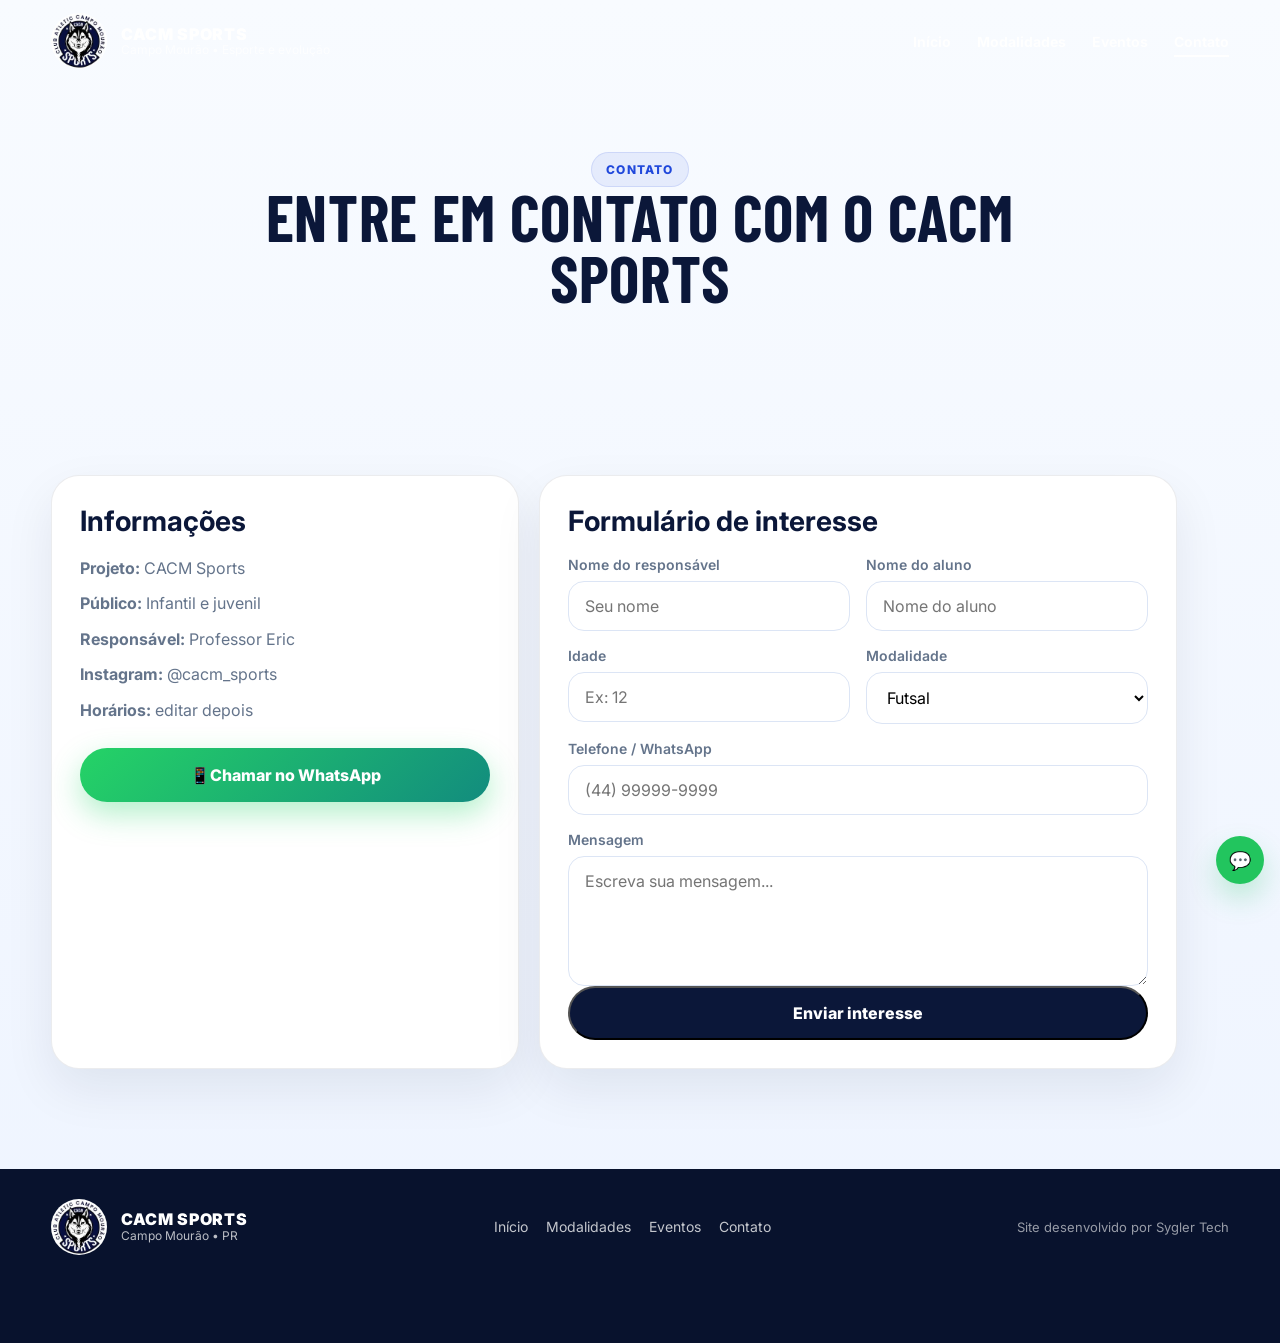
==== contato.html @ a605b3a1 "Primeira versao" ====
<!DOCTYPE html>
<html lang="pt-BR">
<head>
  <meta charset="UTF-8" />
  <meta name="viewport" content="width=device-width, initial-scale=1.0" />
  <title>CACM Sports | Contato</title>
  <meta name="description" content="Contato CACM Sports." />
  <link rel="preconnect" href="https://fonts.googleapis.com" />
  <link rel="preconnect" href="https://fonts.gstatic.com" crossorigin />
  <link
    href="https://fonts.googleapis.com/css2?family=Inter:wght@400;500;600;700;800;900&family=Barlow+Condensed:wght@600;700;800&display=swap"
    rel="stylesheet"
  />
  <link rel="stylesheet" href="style.css" />
</head>
<body>
  <header class="header" id="header">
    <div class="container nav-wrap">
      <a href="index.html" class="brand">
        <img src="imgs/logo-cacm.png" alt="Logo CACM Sports" class="logo" />
        <div class="brand-text">
          <strong>CACM SPORTS</strong>
          <span>Campo Mourão • Esporte e evolução</span>
        </div>
      </a>

      <nav class="nav" id="nav">
        <a href="index.html">Início</a>
        <a href="modalidades.html">Modalidades</a>
        <a href="eventos.html">Eventos</a>
        <a href="contato.html" class="active">Contato</a>
      </nav>

      <button class="menu-btn" id="menuBtn" aria-label="Abrir menu" aria-expanded="false">
        <span></span>
        <span></span>
      </button>
    </div>
  </header>

  <main class="page-top">
    <section class="subhero-v2">
      <div class="container">
        <div class="section-head reveal center">
          <span class="tag dark">CONTATO</span>
          <h1 class="page-title">Entre em contato com o CACM Sports</h1>
        </div>
      </div>
    </section>

    <section class="section section-light">
      <div class="container contact-layout">
        <div class="contact-info-box reveal">
          <h3>Informações</h3>
          <ul>
            <li><strong>Projeto:</strong> CACM Sports</li>
            <li><strong>Público:</strong> Infantil e juvenil</li>
            <li><strong>Responsável:</strong> Professor Eric</li>
            <li><strong>Instagram:</strong> @cacm_sports</li>
            <li><strong>Horários:</strong> editar depois</li>
          </ul>

          <a
            href="https://wa.me/5544999893570?text=Olá! Quero saber mais sobre o CACM Sports."
            class="btn btn-primary full"
            target="_blank"
            rel="noopener noreferrer"
          >Chamar no WhatsApp</a>
        </div>

        <form class="contact-form-box reveal" id="contactForm">
          <h3>Formulário de interesse</h3>

          <div class="form-grid">
            <div class="field">
              <label for="responsavel">Nome do responsável</label>
              <input type="text" id="responsavel" placeholder="Seu nome" />
            </div>

            <div class="field">
              <label for="aluno">Nome do aluno</label>
              <input type="text" id="aluno" placeholder="Nome do aluno" />
            </div>

            <div class="field">
              <label for="idade">Idade</label>
              <input type="number" id="idade" placeholder="Ex: 12" />
            </div>

            <div class="field">
              <label for="modalidade">Modalidade</label>
              <select id="modalidade">
                <option>Futsal</option>
                <option>Vôlei</option>
                <option>Ginástica</option>
                <option>Eventos esportivos</option>
              </select>
            </div>

            <div class="field full">
              <label for="telefone">Telefone / WhatsApp</label>
              <input type="text" id="telefone" placeholder="(44) 99999-9999" />
            </div>

            <div class="field full">
              <label for="mensagem">Mensagem</label>
              <textarea id="mensagem" rows="5" placeholder="Escreva sua mensagem..."></textarea>
            </div>
          </div>

          <button type="submit" class="btn btn-dark full">Enviar interesse</button>
        </form>
      </div>
    </section>
  </main>

  <a
    href="https://wa.me/5544999893570?text=Olá! Quero saber mais sobre o CACM Sports."
    class="whatsapp"
    target="_blank"
    rel="noopener noreferrer"
    aria-label="WhatsApp"
  >💬</a>

  <footer class="footer">
    <div class="container footer-wrap">
      <div class="footer-brand">
        <img src="imgs/logo-cacm.png" alt="Logo CACM Sports" class="logo footer-logo" />
        <div>
          <strong>CACM SPORTS</strong>
          <span>Campo Mourão • PR</span>
        </div>
      </div>

      <nav class="footer-nav">
        <a href="index.html">Início</a>
        <a href="modalidades.html">Modalidades</a>
        <a href="eventos.html">Eventos</a>
        <a href="contato.html">Contato</a>
      </nav>

      <p class="footer-note">Site desenvolvido por Sygler Tech</p>
    </div>
  </footer>

  <script src="script.js"></script>
</body>
</html>
---- style.css ----
:root {
  --blue: #2048db;
  --blue-dark: #0b1739;
  --blue-deep: #08122d;
  --white: #ffffff;
  --black: #05070d;
  --text: #0f172a;
  --muted: #64748b;
  --line: #dce5f5;
  --surface: #ffffff;
  --surface-soft: #f7faff;
  --radius-xl: 34px;
  --radius-lg: 24px;
  --radius-md: 18px;
  --shadow: 0 20px 50px rgba(11, 23, 57, 0.08);
  --shadow-dark: 0 20px 60px rgba(0, 0, 0, 0.22);
  --container: 1180px;
  --transition: 0.3s ease;
}

* {
  margin: 0;
  padding: 0;
  box-sizing: border-box;
}

html {
  scroll-behavior: smooth;
}

body {
  font-family: "Inter", sans-serif;
  color: var(--text);
  background: linear-gradient(180deg, #f8fbff 0%, #eef4ff 100%);
  overflow-x: hidden;
}

img {
  display: block;
  max-width: 100%;
}

a {
  text-decoration: none;
  color: inherit;
}

button,
input,
textarea,
select {
  font: inherit;
}

.container {
  width: min(92%, var(--container));
  margin: 0 auto;
}

/* HEADER */
.header {
  position: fixed;
  inset: 0 0 auto 0;
  z-index: 1000;
  transition: var(--transition);
}

.header.scrolled {
  background: rgba(8, 18, 45, 0.84);
  backdrop-filter: blur(14px);
  box-shadow: 0 1px 0 rgba(255,255,255,0.08);
}

.nav-wrap {
  min-height: 82px;
  display: flex;
  align-items: center;
  justify-content: space-between;
  gap: 18px;
}

.brand,
.footer-brand {
  display: flex;
  align-items: center;
  gap: 14px;
}

.logo,
.footer-logo {
  width: 56px;
  height: 56px;
  object-fit: cover;
  border-radius: 50%;
  overflow: hidden;
  flex-shrink: 0;
}

.brand-text,
.footer-brand div {
  display: flex;
  flex-direction: column;
  line-height: 1.1;
}

.brand-text strong,
.footer-brand strong {
  color: var(--white);
  font-weight: 900;
  letter-spacing: 0.04em;
  font-size: 16px;
}

.brand-text span,
.footer-brand span {
  color: rgba(255,255,255,0.72);
  font-size: 12px;
}

.nav {
  display: flex;
  gap: 26px;
  align-items: center;
}

.nav a {
  color: rgba(255,255,255,0.9);
  font-weight: 700;
  font-size: 14px;
  position: relative;
}

.nav a::after {
  content: "";
  position: absolute;
  left: 0;
  bottom: -7px;
  width: 0;
  height: 2px;
  background: var(--white);
  transition: var(--transition);
}

.nav a:hover::after,
.nav a.active::after {
  width: 100%;
}

.menu-btn {
  display: none;
  width: 48px;
  height: 48px;
  border: none;
  background: rgba(255,255,255,0.08);
  border-radius: 14px;
  position: relative;
  cursor: pointer;
}

.menu-btn span {
  position: absolute;
  left: 14px;
  width: 20px;
  height: 2px;
  background: var(--white);
  transition: var(--transition);
}

.menu-btn span:first-child {
  top: 18px;
}

.menu-btn span:last-child {
  top: 27px;
}

.menu-btn.active span:first-child {
  top: 23px;
  transform: rotate(45deg);
}

.menu-btn.active span:last-child {
  top: 23px;
  transform: rotate(-45deg);
}

/* HERO */
.hero-v2 {
  position: relative;
  padding: 150px 0 70px;
  background:
    radial-gradient(circle at 10% 20%, rgba(255,255,255,0.08), transparent 20%),
    radial-gradient(circle at 90% 80%, rgba(255,255,255,0.08), transparent 18%),
    linear-gradient(135deg, #08122d 0%, #0f255f 45%, #2048db 100%);
  overflow: hidden;
}

.hero-v2::before {
  content: "";
  position: absolute;
  inset: 0;
  background: linear-gradient(120deg, transparent 0%, rgba(255,255,255,0.03) 40%, transparent 70%);
  pointer-events: none;
}

.hero-bg-shape {
  position: absolute;
  border-radius: 50%;
  filter: blur(70px);
  opacity: 0.35;
  pointer-events: none;
}

.shape-1 {
  width: 280px;
  height: 280px;
  background: rgba(255,255,255,0.16);
  top: 30px;
  left: -60px;
}

.shape-2 {
  width: 340px;
  height: 340px;
  background: rgba(255,255,255,0.12);
  right: -90px;
  bottom: 30px;
}

.hero-v2-grid {
  display: grid;
  grid-template-columns: 1fr 1fr;
  gap: 34px;
  align-items: center;
}

.tag {
  display: inline-flex;
  align-items: center;
  padding: 9px 14px;
  border-radius: 999px;
  font-size: 12px;
  font-weight: 800;
  letter-spacing: 0.1em;
  text-transform: uppercase;
}

.tag.light {
  background: rgba(255,255,255,0.08);
  color: var(--white);
  border: 1px solid rgba(255,255,255,0.14);
}

.tag.dark {
  background: rgba(32, 72, 219, 0.08);
  color: var(--blue);
  border: 1px solid rgba(32, 72, 219, 0.12);
}

.hero-v2-copy .tag {
  margin-bottom: 18px;
}

.hero-v2-copy h1,
.page-title,
.section-head h2,
.modality-copy h2,
.faq-box h2,
.split-left h2,
.cta-banner h2 {
  font-family: "Barlow Condensed", sans-serif;
  text-transform: uppercase;
  line-height: 0.95;
  letter-spacing: 0.01em;
}

.hero-v2-copy h1 {
  color: var(--white);
  font-size: clamp(68px, 9vw, 128px);
  margin-bottom: 18px;
}

.hero-v2-copy p {
  color: rgba(255,255,255,0.84);
  font-size: 17px;
  line-height: 1.7;
  max-width: 620px;
}

.hero-actions {
  display: flex;
  gap: 14px;
  flex-wrap: wrap;
  margin-top: 28px;
}

.hero-highlights {
  display: grid;
  grid-template-columns: 1fr 1fr;
  gap: 14px;
  margin-top: 28px;
}

.hero-highlights article {
  padding: 18px;
  border-radius: var(--radius-lg);
  background: rgba(255,255,255,0.08);
  border: 1px solid rgba(255,255,255,0.12);
}

.hero-highlights strong {
  display: block;
  color: var(--white);
  margin-bottom: 6px;
}

.hero-highlights span {
  color: rgba(255,255,255,0.75);
  font-size: 13px;
  line-height: 1.5;
}

.hero-v2-visual {
  position: relative;
  min-height: 560px;
}

.hero-photo-card {
  position: absolute;
  overflow: hidden;
  border-radius: 26px;
  box-shadow: var(--shadow-dark);
}

.hero-photo-card img {
  width: 100%;
  height: 100%;
  object-fit: cover;
}

.hero-photo-card.large {
  width: 64%;
  height: 100%;
  right: 0;
  top: 0;
}

.hero-photo-card.small.top {
  width: 42%;
  height: 43%;
  left: 0;
  top: 0;
}

.hero-photo-card.small.bottom {
  width: 42%;
  height: 43%;
  left: 0;
  bottom: 0;
}

/* IMPACT */
.impact-strip {
  margin-top: -28px;
  position: relative;
  z-index: 3;
}

.impact-grid {
  display: grid;
  grid-template-columns: repeat(3, 1fr);
  gap: 16px;
}

.impact-box {
  background: var(--surface);
  border-radius: 24px;
  padding: 24px;
  box-shadow: var(--shadow);
}

.impact-box strong {
  display: block;
  color: var(--blue-dark);
  font-size: 20px;
  margin-bottom: 8px;
}

.impact-box span {
  color: var(--muted);
  line-height: 1.6;
}

/* SECTIONS */
.section {
  padding: 100px 0;
}

.section-light {
  background: transparent;
}

.section-dark {
  background: linear-gradient(135deg, #08122d 0%, #102862 100%);
}

.section-blue {
  background: transparent;
}

.section-head {
  max-width: 820px;
  margin-bottom: 36px;
}

.section-head.center {
  text-align: center;
  margin-inline: auto;
}

.section-head.light-text h2,
.section-head.light-text p {
  color: var(--white);
}

.section-head h2,
.page-title {
  color: var(--blue-dark);
  font-size: clamp(40px, 5vw, 78px);
  margin-bottom: 14px;
}

.section-head p {
  color: var(--muted);
  line-height: 1.7;
}

.split-section {
  display: grid;
  grid-template-columns: 0.9fr 1.1fr;
  gap: 28px;
  align-items: start;
}

.split-left h2 {
  color: var(--blue-dark);
  font-size: clamp(40px, 5vw, 72px);
}

.split-right p {
  color: var(--muted);
  line-height: 1.8;
  font-size: 16px;
  margin-bottom: 16px;
}

.value-grid,
.feature-grid {
  display: grid;
  grid-template-columns: repeat(4, 1fr);
  gap: 16px;
}

.feature-grid {
  grid-template-columns: repeat(3, 1fr);
}

.value-card,
.feature-card,
.contact-info-box,
.contact-form-box,
.modality-card,
.faq-box {
  background: var(--surface);
  border: 1px solid rgba(8,18,45,0.08);
  border-radius: 28px;
  box-shadow: var(--shadow);
}

.value-card {
  padding: 26px 24px;
  background: rgba(255,255,255,0.08);
  border: 1px solid rgba(255,255,255,0.1);
}

.value-card span {
  display: inline-block;
  color: #94b4ff;
  font-size: 13px;
  font-weight: 800;
  margin-bottom: 16px;
}

.value-card h3 {
  color: var(--white);
  font-size: 24px;
  margin-bottom: 8px;
}

.value-card p {
  color: rgba(255,255,255,0.78);
  line-height: 1.6;
}

.feature-card {
  padding: 26px 24px;
}

.feature-card h3 {
  color: var(--blue-dark);
  font-size: 24px;
  margin-bottom: 10px;
}

.feature-card p {
  color: var(--muted);
  line-height: 1.7;
}

.service-list {
  display: grid;
  gap: 14px;
}

.service-row {
  display: grid;
  grid-template-columns: 110px 220px 1fr;
  align-items: center;
  gap: 18px;
  padding: 22px 24px;
  border-radius: 24px;
  background: var(--surface);
  border: 1px solid rgba(8,18,45,0.08);
  box-shadow: var(--shadow);
}

.service-number {
  font-family: "Barlow Condensed", sans-serif;
  font-size: 38px;
  color: var(--blue);
}

.service-title {
  font-size: 24px;
  font-weight: 800;
  color: var(--blue-dark);
}

.service-desc {
  color: var(--muted);
  line-height: 1.7;
}

.center-btn {
  display: flex;
  justify-content: center;
  margin-top: 28px;
}

.cta-banner {
  padding: 34px;
  border-radius: 30px;
  background: linear-gradient(135deg, #0c1b44 0%, #2048db 100%);
  display: flex;
  justify-content: space-between;
  align-items: center;
  gap: 22px;
  box-shadow: var(--shadow-dark);
}

.cta-banner h2 {
  color: var(--white);
  font-size: clamp(36px, 4vw, 64px);
}

/* BUTTONS */
.btn {
  min-height: 54px;
  padding: 0 24px;
  border-radius: 999px;
  display: inline-flex;
  justify-content: center;
  align-items: center;
  font-weight: 800;
  transition: var(--transition);
}

.btn:hover {
  transform: translateY(-3px);
}

.btn-primary {
  background: linear-gradient(135deg, #25d366, #128c7e);
  color: #fff;
  font-weight: 800;
  border-radius: 999px;
  padding: 16px 24px;
  position: relative;
  overflow: hidden;
  box-shadow: 0 12px 30px rgba(37, 211, 102, 0.35);
}

.btn-primary::after {
  content: "";
  position: absolute;
  top: 0;
  left: -60%;
  width: 50%;
  height: 100%;
  background: rgba(255,255,255,0.3);
  transform: skewX(-25deg);
  transition: 0.5s;
}

.btn-primary:hover::after {
  left: 120%;
}

.btn-primary:hover {
  transform: translateY(-4px);
}

.btn-primary::before {
  content: "📱";
  font-size: 16px;
}

.btn-primary:hover {
  transform: translateY(-4px) scale(1.03);
  box-shadow: 0 14px 30px rgba(37, 211, 102, 0.5);
}

.btn-secondary {
  background: rgba(255,255,255,0.08);
  color: var(--white);
  border: 1px solid rgba(255,255,255,0.16);
}

.btn-dark {
  background: var(--blue-dark);
  color: var(--white);
}

.btn-white {
  background: var(--white);
  color: var(--blue-dark);
}

.full {
  width: 100%;
}

/* SUBPAGES */
.page-top {
  padding-top: 82px;
}

.subhero-v2 {
  padding: 70px 0 30px;
}

.modality-stack {
  display: grid;
  gap: 26px;
}

.modality-card {
  display: grid;
  grid-template-columns: 1fr 1fr;
  gap: 18px;
  padding: 18px;
}

.modality-card.reverse .modality-media {
  order: 2;
}

.modality-card.reverse .modality-copy {
  order: 1;
}

.modality-media {
  display: grid;
  grid-template-columns: 1fr 1fr;
  gap: 14px;
}

.modality-media img,
.gallery-grid img {
  width: 100%;
  height: 280px;
  object-fit: cover;
  border-radius: 22px;
  transition: transform 0.4s ease;
}

.modality-media img:hover,
.gallery-grid img:hover {
  transform: scale(1.03);
}

.modality-copy {
  display: flex;
  flex-direction: column;
  justify-content: center;
  padding: 10px;
}

.modality-copy .tag {
  margin-bottom: 14px;
  width: fit-content;
}

.modality-copy h2 {
  color: var(--blue-dark);
  font-size: clamp(34px, 4vw, 60px);
  margin-bottom: 14px;
}

.modality-copy p {
  color: var(--muted);
  line-height: 1.8;
}

.gallery-grid {
  display: grid;
  grid-template-columns: repeat(4, 1fr);
  gap: 16px;
  margin: 28px 0;
}

.gallery-grid img {
  height: 250px;
  box-shadow: var(--shadow);
}

.faq-box {
  padding: 28px;
}

.faq-box h2 {
  color: var(--blue-dark);
  font-size: clamp(34px, 4vw, 58px);
  margin-bottom: 18px;
}

.faq-items {
  display: grid;
  gap: 12px;
}

.faq-items details {
  padding: 18px;
  border-radius: 18px;
  background: var(--surface-soft);
  border: 1px solid var(--line);
}

.faq-items summary {
  cursor: pointer;
  font-weight: 800;
  color: var(--blue-dark);
}

.faq-items p {
  margin-top: 10px;
  color: var(--muted);
  line-height: 1.7;
}

/* CONTACT */
.contact-layout {
  display: grid;
  grid-template-columns: 0.9fr 1.1fr;
  gap: 20px;
}

.contact-info-box,
.contact-form-box {
  padding: 28px;
}

.contact-info-box h3,
.contact-form-box h3 {
  color: var(--blue-dark);
  font-size: 28px;
  margin-bottom: 18px;
}

.contact-info-box ul {
  list-style: none;
  display: grid;
  gap: 10px;
  margin-bottom: 24px;
}

.contact-info-box li {
  color: var(--muted);
  line-height: 1.6;
}

.form-grid {
  display: grid;
  grid-template-columns: 1fr 1fr;
  gap: 16px;
}

.field {
  display: flex;
  flex-direction: column;
  gap: 8px;
}

.field.full {
  grid-column: 1 / -1;
}

.field label {
  color: var(--muted);
  font-size: 14px;
  font-weight: 600;
}

.field input,
.field select,
.field textarea {
  border: 1px solid var(--line);
  border-radius: 16px;
  padding: 14px 16px;
  background: var(--white);
  outline: none;
}

.field input:focus,
.field select:focus,
.field textarea:focus {
  border-color: var(--blue);
  box-shadow: 0 0 0 3px rgba(32, 72, 219, 0.08);
}

/* WHATSAPP */
.whatsapp {
  position: fixed;
  right: 16px;
  bottom: 16px;
  z-index: 999;
  width: 48px;
  height: 48px;
  border-radius: 50%;
  background: #22c55e;
  color: var(--white);
  display: flex;
  justify-content: center;
  align-items: center;
  font-size: 18px;
  box-shadow: 0 14px 28px rgba(34,197,94,0.25);
  transition: var(--transition);
}

.whatsapp:hover {
  transform: translateY(-4px) scale(1.04);
}

/* FOOTER */
.footer {
  background: var(--blue-deep);
  padding: 30px 0 88px;
}

.footer-wrap {
  display: flex;
  justify-content: space-between;
  align-items: center;
  gap: 18px;
  flex-wrap: wrap;
}

.footer-nav {
  display: flex;
  gap: 18px;
  flex-wrap: wrap;
}

.footer-nav a {
  color: rgba(255,255,255,0.76);
  font-size: 14px;
}

.footer-note {
  color: rgba(255,255,255,0.58);
  font-size: 13px;
}

/* REVEAL */
.reveal {
  opacity: 0;
  transform: translateY(30px);
  transition: opacity 0.8s ease, transform 0.8s ease;
}

.reveal.show {
  opacity: 1;
  transform: translateY(0);
}

.delay-1 { transition-delay: 0.1s; }
.delay-2 { transition-delay: 0.2s; }
.delay-3 { transition-delay: 0.3s; }

/* RESPONSIVO */
@media (max-width: 1100px) {
  .hero-v2-grid,
  .split-section,
  .modality-card,
  .contact-layout,
  .cta-banner {
    grid-template-columns: 1fr;
  }

  .modality-card.reverse .modality-media,
  .modality-card.reverse .modality-copy {
    order: initial;
  }

  .impact-grid,
  .feature-grid,
  .value-grid,
  .gallery-grid {
    grid-template-columns: 1fr 1fr;
  }

  .service-row {
    grid-template-columns: 100px 1fr;
  }

  .service-desc {
    grid-column: 1 / -1;
  }
}

@media (max-width: 860px) {
  .menu-btn {
    display: block;
  }

  .nav {
    position: fixed;
    top: 82px;
    left: 0;
    right: 0;
    background: rgba(8,18,45,0.96);
    padding: 24px;
    border-top: 1px solid rgba(255,255,255,0.08);
    flex-direction: column;
    align-items: flex-start;
    gap: 18px;
    opacity: 0;
    pointer-events: none;
    transform: translateY(-12px);
    transition: var(--transition);
  }

  .nav.open {
    opacity: 1;
    pointer-events: auto;
    transform: translateY(0);
  }

  .hero-v2 {
    padding: 128px 0 60px;
  }

  .hero-actions,
  .center-btn {
    flex-direction: column;
    align-items: stretch;
  }

  .hero-highlights,
  .impact-grid,
  .feature-grid,
  .value-grid,
  .gallery-grid,
  .form-grid,
  .modality-media {
    grid-template-columns: 1fr;
  }

  .hero-v2-copy h1 {
    font-size: clamp(54px, 16vw, 92px);
  }

  .hero-v2-visual {
    min-height: 420px;
  }

  .hero-photo-card.large {
    width: 100%;
    height: 100%;
  }

  .hero-photo-card.small.top,
  .hero-photo-card.small.bottom {
    display: none;
  }

  .subhero-v2 {
    padding-top: 56px;
  }

  .modality-media img,
  .gallery-grid img {
    height: 240px;
  }

  .whatsapp {
    width: 44px;
    height: 44px;
    right: 12px;
    bottom: 12px;
    font-size: 16px;
  }
}

@media (max-width: 560px) {
  .nav-wrap {
    min-height: 76px;
  }

  .logo {
    width: 48px;
    height: 48px;
  }

  .brand-text strong {
    font-size: 14px;
  }

  .section-head h2,
  .page-title,
  .modality-copy h2,
  .faq-box h2,
  .split-left h2,
  .cta-banner h2 {
    font-size: 42px;
  }

  .hero-v2-copy p,
  .section-head p,
  .modality-copy p {
    font-size: 15px;
  }
}
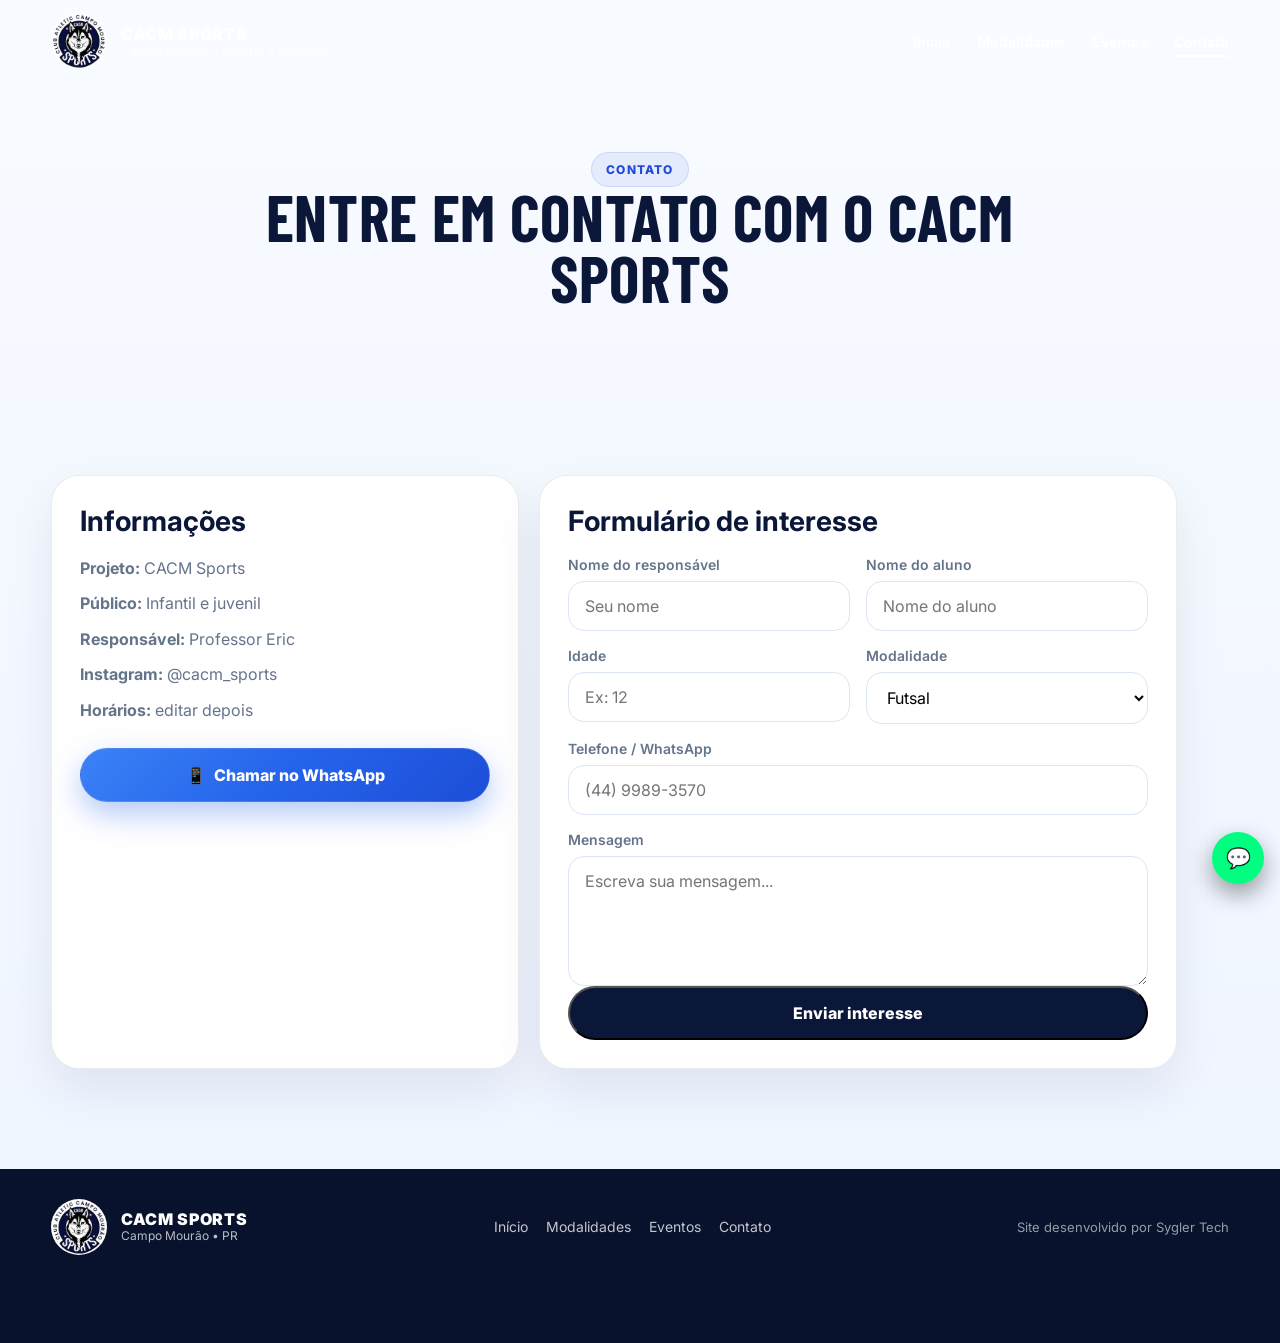
==== commit e4b0ed5f: "Melhoria site" ====
--- a/contato.html
+++ b/contato.html
@@ -99,7 +99,7 @@
 
             <div class="field full">
               <label for="telefone">Telefone / WhatsApp</label>
-              <input type="text" id="telefone" placeholder="(44) 99999-9999" />
+              <input type="text" id="telefone" placeholder="(44) 9989-3570" />
             </div>
 
             <div class="field full">
@@ -145,4 +145,4 @@
 
   <script src="script.js"></script>
 </body>
-</html>+</html>
--- a/style.css
+++ b/style.css
@@ -28,11 +28,16 @@
   scroll-behavior: smooth;
 }
 
+html,
+body {
+  overflow-x: hidden;
+  width: 100%;
+}
+
 body {
   font-family: "Inter", sans-serif;
   color: var(--text);
   background: linear-gradient(180deg, #f8fbff 0%, #eef4ff 100%);
-  overflow-x: hidden;
 }
 
 img {
@@ -68,7 +73,7 @@
 .header.scrolled {
   background: rgba(8, 18, 45, 0.84);
   backdrop-filter: blur(14px);
-  box-shadow: 0 1px 0 rgba(255,255,255,0.08);
+  box-shadow: 0 1px 0 rgba(255, 255, 255, 0.08);
 }
 
 .nav-wrap {
@@ -113,7 +118,7 @@
 
 .brand-text span,
 .footer-brand span {
-  color: rgba(255,255,255,0.72);
+  color: rgba(255, 255, 255, 0.72);
   font-size: 12px;
 }
 
@@ -124,7 +129,7 @@
 }
 
 .nav a {
-  color: rgba(255,255,255,0.9);
+  color: rgba(255, 255, 255, 0.9);
   font-weight: 700;
   font-size: 14px;
   position: relative;
@@ -151,7 +156,7 @@
   width: 48px;
   height: 48px;
   border: none;
-  background: rgba(255,255,255,0.08);
+  background: rgba(255, 255, 255, 0.08);
   border-radius: 14px;
   position: relative;
   cursor: pointer;
@@ -187,10 +192,13 @@
 /* HERO */
 .hero-v2 {
   position: relative;
-  padding: 150px 0 70px;
+  min-height: 100vh;
+  display: flex;
+  align-items: center;
+  padding: 120px 0 72px;
   background:
-    radial-gradient(circle at 10% 20%, rgba(255,255,255,0.08), transparent 20%),
-    radial-gradient(circle at 90% 80%, rgba(255,255,255,0.08), transparent 18%),
+    radial-gradient(circle at 10% 20%, rgba(255, 255, 255, 0.08), transparent 20%),
+    radial-gradient(circle at 90% 80%, rgba(255, 255, 255, 0.08), transparent 18%),
     linear-gradient(135deg, #08122d 0%, #0f255f 45%, #2048db 100%);
   overflow: hidden;
 }
@@ -199,7 +207,7 @@
   content: "";
   position: absolute;
   inset: 0;
-  background: linear-gradient(120deg, transparent 0%, rgba(255,255,255,0.03) 40%, transparent 70%);
+  background: linear-gradient(120deg, transparent 0%, rgba(255, 255, 255, 0.03) 40%, transparent 70%);
   pointer-events: none;
 }
 
@@ -214,7 +222,7 @@
 .shape-1 {
   width: 280px;
   height: 280px;
-  background: rgba(255,255,255,0.16);
+  background: rgba(255, 255, 255, 0.16);
   top: 30px;
   left: -60px;
 }
@@ -222,15 +230,15 @@
 .shape-2 {
   width: 340px;
   height: 340px;
-  background: rgba(255,255,255,0.12);
+  background: rgba(255, 255, 255, 0.12);
   right: -90px;
   bottom: 30px;
 }
 
 .hero-v2-grid {
   display: grid;
-  grid-template-columns: 1fr 1fr;
-  gap: 34px;
+  grid-template-columns: 1.05fr 0.95fr;
+  gap: 40px;
   align-items: center;
 }
 
@@ -246,9 +254,9 @@
 }
 
 .tag.light {
-  background: rgba(255,255,255,0.08);
+  background: rgba(255, 255, 255, 0.08);
   color: var(--white);
-  border: 1px solid rgba(255,255,255,0.14);
+  border: 1px solid rgba(255, 255, 255, 0.14);
 }
 
 .tag.dark {
@@ -276,12 +284,16 @@
 
 .hero-v2-copy h1 {
   color: var(--white);
-  font-size: clamp(68px, 9vw, 128px);
+  font-size: clamp(54px, 7vw, 108px);
   margin-bottom: 18px;
+  line-height: 0.9;
+  max-width: 680px;
+  word-break: normal;
+  overflow-wrap: normal;
 }
 
 .hero-v2-copy p {
-  color: rgba(255,255,255,0.84);
+  color: rgba(255, 255, 255, 0.84);
   font-size: 17px;
   line-height: 1.7;
   max-width: 620px;
@@ -304,8 +316,8 @@
 .hero-highlights article {
   padding: 18px;
   border-radius: var(--radius-lg);
-  background: rgba(255,255,255,0.08);
-  border: 1px solid rgba(255,255,255,0.12);
+  background: rgba(255, 255, 255, 0.08);
+  border: 1px solid rgba(255, 255, 255, 0.12);
 }
 
 .hero-highlights strong {
@@ -315,21 +327,26 @@
 }
 
 .hero-highlights span {
-  color: rgba(255,255,255,0.75);
+  color: rgba(255, 255, 255, 0.75);
   font-size: 13px;
   line-height: 1.5;
 }
 
 .hero-v2-visual {
   position: relative;
-  min-height: 560px;
+  display: grid;
+  grid-template-columns: 0.9fr 1.1fr;
+  grid-template-rows: 1fr 1fr;
+  gap: 16px;
+  min-height: 460px;
 }
 
 .hero-photo-card {
-  position: absolute;
+  position: relative;
   overflow: hidden;
   border-radius: 26px;
   box-shadow: var(--shadow-dark);
+  height: 100%;
 }
 
 .hero-photo-card img {
@@ -339,24 +356,21 @@
 }
 
 .hero-photo-card.large {
-  width: 64%;
-  height: 100%;
-  right: 0;
-  top: 0;
+  grid-column: 2 / 3;
+  grid-row: 1 / 3;
+  min-height: 460px;
 }
 
 .hero-photo-card.small.top {
-  width: 42%;
-  height: 43%;
-  left: 0;
-  top: 0;
+  grid-column: 1 / 2;
+  grid-row: 1 / 2;
+  min-height: 220px;
 }
 
 .hero-photo-card.small.bottom {
-  width: 42%;
-  height: 43%;
-  left: 0;
-  bottom: 0;
+  grid-column: 1 / 2;
+  grid-row: 2 / 3;
+  min-height: 220px;
 }
 
 /* IMPACT */
@@ -472,15 +486,15 @@
 .modality-card,
 .faq-box {
   background: var(--surface);
-  border: 1px solid rgba(8,18,45,0.08);
+  border: 1px solid rgba(8, 18, 45, 0.08);
   border-radius: 28px;
   box-shadow: var(--shadow);
 }
 
 .value-card {
   padding: 26px 24px;
-  background: rgba(255,255,255,0.08);
-  border: 1px solid rgba(255,255,255,0.1);
+  background: rgba(255, 255, 255, 0.08);
+  border: 1px solid rgba(255, 255, 255, 0.1);
 }
 
 .value-card span {
@@ -498,7 +512,7 @@
 }
 
 .value-card p {
-  color: rgba(255,255,255,0.78);
+  color: rgba(255, 255, 255, 0.78);
   line-height: 1.6;
 }
 
@@ -530,7 +544,7 @@
   padding: 22px 24px;
   border-radius: 24px;
   background: var(--surface);
-  border: 1px solid rgba(8,18,45,0.08);
+  border: 1px solid rgba(8, 18, 45, 0.08);
   box-shadow: var(--shadow);
 }
 
@@ -590,14 +604,15 @@
 }
 
 .btn-primary {
-  background: linear-gradient(135deg, #25d366, #128c7e);
+  background: linear-gradient(135deg, #3b82f6, #2563eb, #1d4ed8);
   color: #fff;
   font-weight: 800;
   border-radius: 999px;
   padding: 16px 24px;
   position: relative;
   overflow: hidden;
-  box-shadow: 0 12px 30px rgba(37, 211, 102, 0.35);
+  box-shadow: 0 12px 30px rgba(37, 99, 235, 0.35);
+  border: 1px solid rgba(255, 255, 255, 0.12);
 }
 
 .btn-primary::after {
@@ -607,7 +622,7 @@
   left: -60%;
   width: 50%;
   height: 100%;
-  background: rgba(255,255,255,0.3);
+  background: rgba(255, 255, 255, 0.22);
   transform: skewX(-25deg);
   transition: 0.5s;
 }
@@ -617,23 +632,20 @@
 }
 
 .btn-primary:hover {
-  transform: translateY(-4px);
+  transform: translateY(-4px) scale(1.03);
+  box-shadow: 0 16px 34px rgba(37, 99, 235, 0.45);
 }
 
 .btn-primary::before {
   content: "📱";
   font-size: 16px;
-}
-
-.btn-primary:hover {
-  transform: translateY(-4px) scale(1.03);
-  box-shadow: 0 14px 30px rgba(37, 211, 102, 0.5);
+  margin-right: 8px;
 }
 
 .btn-secondary {
-  background: rgba(255,255,255,0.08);
+  background: rgba(255, 255, 255, 0.08);
   color: var(--white);
-  border: 1px solid rgba(255,255,255,0.16);
+  border: 1px solid rgba(255, 255, 255, 0.16);
 }
 
 .btn-dark {
@@ -844,21 +856,42 @@
   right: 16px;
   bottom: 16px;
   z-index: 999;
-  width: 48px;
-  height: 48px;
+  width: 52px;
+  height: 52px;
   border-radius: 50%;
-  background: #22c55e;
-  color: var(--white);
+  background: #00ff80;
+  color: white;
   display: flex;
   justify-content: center;
   align-items: center;
-  font-size: 18px;
-  box-shadow: 0 14px 28px rgba(34,197,94,0.25);
-  transition: var(--transition);
-}
-
+  font-size: 20px;
+  box-shadow: 0 10px 25px rgba(0, 0, 0, 0.4);
+  
+  animation: pulse 2s infinite, float 3s ease-in-out infinite;
+}
+
+/* Pulsando */
+@keyframes pulse {
+  0% {
+    box-shadow: 0 0 0 0 rgba(0, 0, 0, 0.7);
+  }
+  70% {
+    box-shadow: 0 0 0 18px rgba(34,197,94, 0);
+  }
+  100% {
+    box-shadow: 0 0 0 0 rgba(34,197,94, 0);
+  }
+}
+
+/* Subindo leve */
+@keyframes float {
+  0%, 100% { transform: translateY(0); }
+  50% { transform: translateY(-6px); }
+}
+
+/* Hover */
 .whatsapp:hover {
-  transform: translateY(-4px) scale(1.04);
+  transform: scale(1.1);
 }
 
 /* FOOTER */
@@ -882,12 +915,12 @@
 }
 
 .footer-nav a {
-  color: rgba(255,255,255,0.76);
+  color: rgba(255, 255, 255, 0.76);
   font-size: 14px;
 }
 
 .footer-note {
-  color: rgba(255,255,255,0.58);
+  color: rgba(255, 255, 255, 0.58);
   font-size: 13px;
 }
 
@@ -936,6 +969,15 @@
   .service-desc {
     grid-column: 1 / -1;
   }
+
+  .hero-v2 {
+    min-height: auto;
+    padding: 120px 0 60px;
+  }
+
+  .hero-v2-visual {
+    margin-top: 8px;
+  }
 }
 
 @media (max-width: 860px) {
@@ -948,9 +990,9 @@
     top: 82px;
     left: 0;
     right: 0;
-    background: rgba(8,18,45,0.96);
+    background: rgba(8, 18, 45, 0.96);
     padding: 24px;
-    border-top: 1px solid rgba(255,255,255,0.08);
+    border-top: 1px solid rgba(255, 255, 255, 0.08);
     flex-direction: column;
     align-items: flex-start;
     gap: 18px;
@@ -967,13 +1009,43 @@
   }
 
   .hero-v2 {
-    padding: 128px 0 60px;
+    min-height: auto;
+    padding: 110px 0 50px;
+  }
+
+  .hero-v2-grid {
+    grid-template-columns: 1fr;
+    gap: 28px;
+  }
+
+  .hero-v2-copy {
+    max-width: 100%;
+    overflow: hidden;
+  }
+
+  .hero-v2-copy h1 {
+    font-size: clamp(42px, 13vw, 64px);
+    line-height: 0.92;
+    letter-spacing: -0.5px;
+    max-width: 100%;
+    word-break: normal;
+    overflow-wrap: break-word;
+  }
+
+  .hero-v2-copy p {
+    font-size: 15px;
+    line-height: 1.7;
+    max-width: 100%;
   }
 
   .hero-actions,
   .center-btn {
     flex-direction: column;
     align-items: stretch;
+  }
+
+  .hero-actions .btn {
+    width: 100%;
   }
 
   .hero-highlights,
@@ -986,17 +1058,16 @@
     grid-template-columns: 1fr;
   }
 
-  .hero-v2-copy h1 {
-    font-size: clamp(54px, 16vw, 92px);
-  }
-
   .hero-v2-visual {
-    min-height: 420px;
+    grid-template-columns: 1fr;
+    grid-template-rows: auto;
+    min-height: auto;
   }
 
   .hero-photo-card.large {
-    width: 100%;
-    height: 100%;
+    grid-column: auto;
+    grid-row: auto;
+    min-height: 320px;
   }
 
   .hero-photo-card.small.top,
@@ -1012,42 +1083,4 @@
   .gallery-grid img {
     height: 240px;
   }
-
-  .whatsapp {
-    width: 44px;
-    height: 44px;
-    right: 12px;
-    bottom: 12px;
-    font-size: 16px;
-  }
-}
-
-@media (max-width: 560px) {
-  .nav-wrap {
-    min-height: 76px;
-  }
-
-  .logo {
-    width: 48px;
-    height: 48px;
-  }
-
-  .brand-text strong {
-    font-size: 14px;
-  }
-
-  .section-head h2,
-  .page-title,
-  .modality-copy h2,
-  .faq-box h2,
-  .split-left h2,
-  .cta-banner h2 {
-    font-size: 42px;
-  }
-
-  .hero-v2-copy p,
-  .section-head p,
-  .modality-copy p {
-    font-size: 15px;
-  }
-}+}
